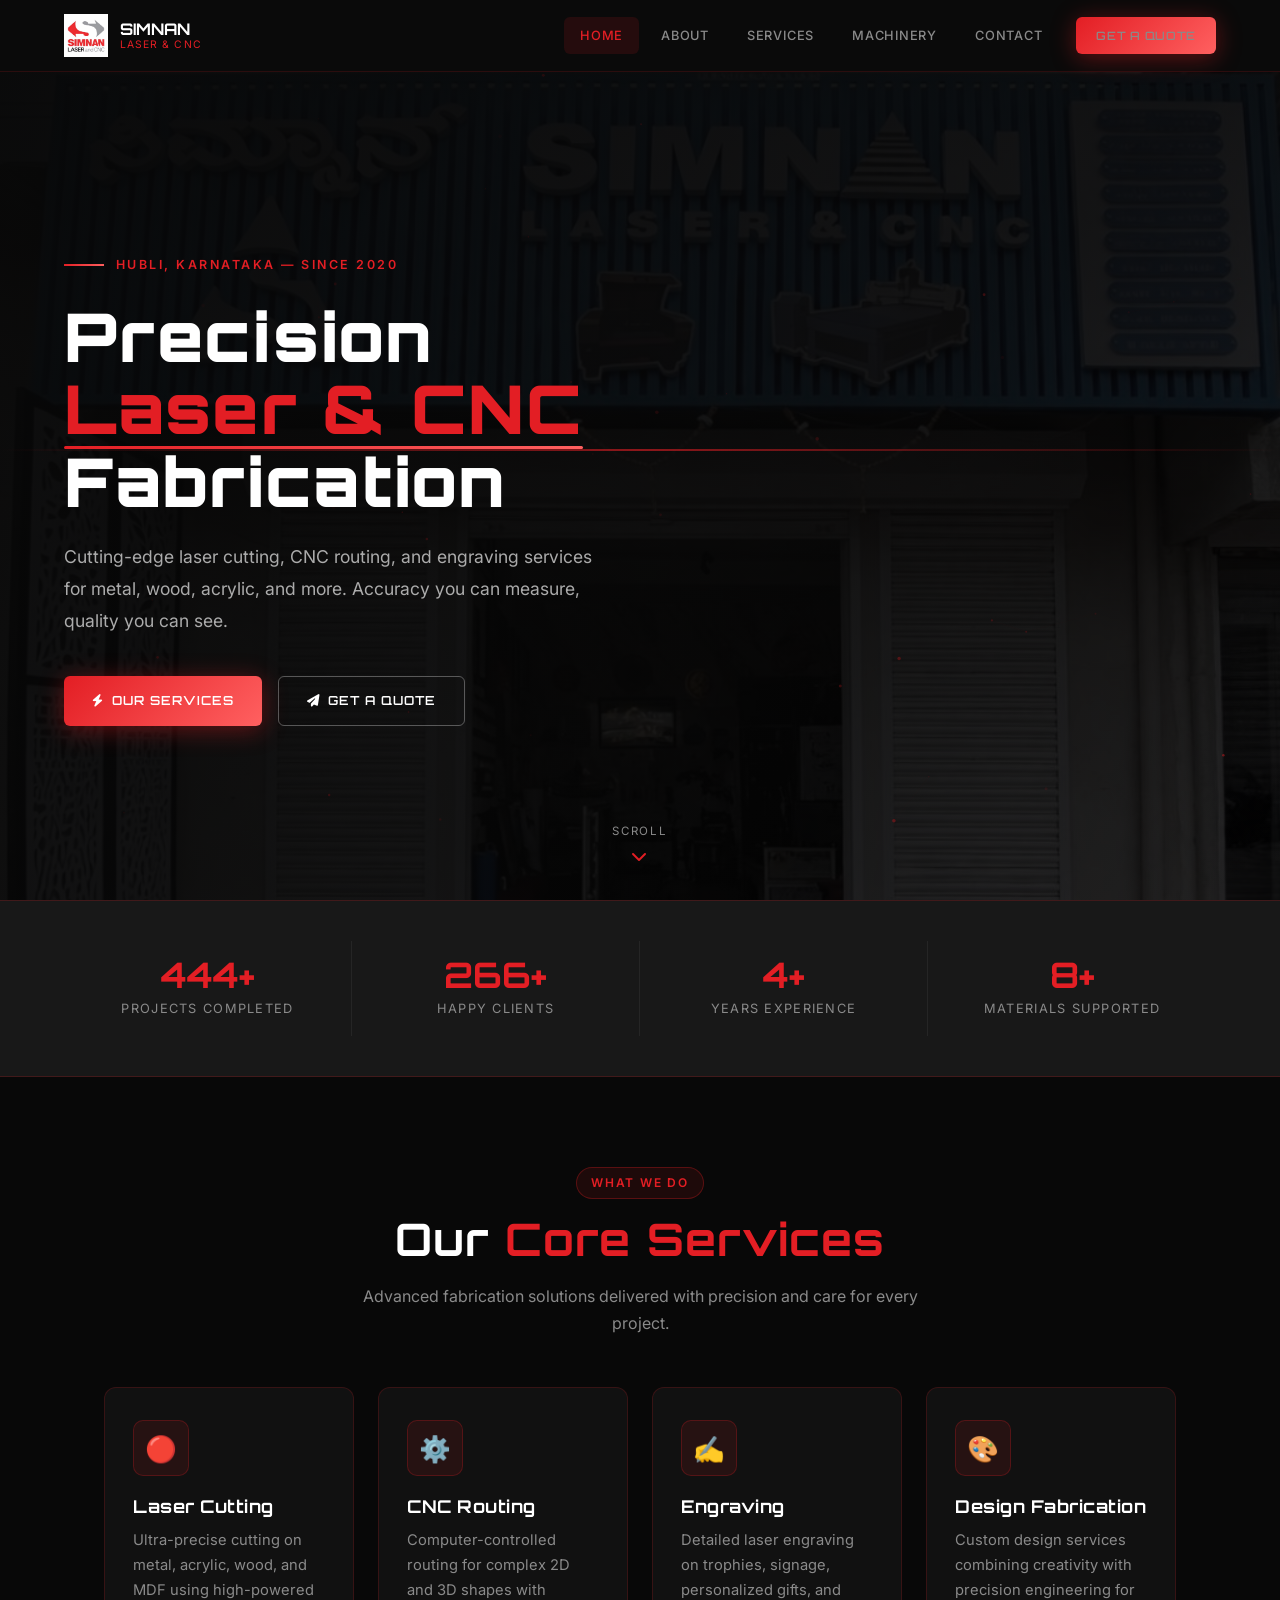
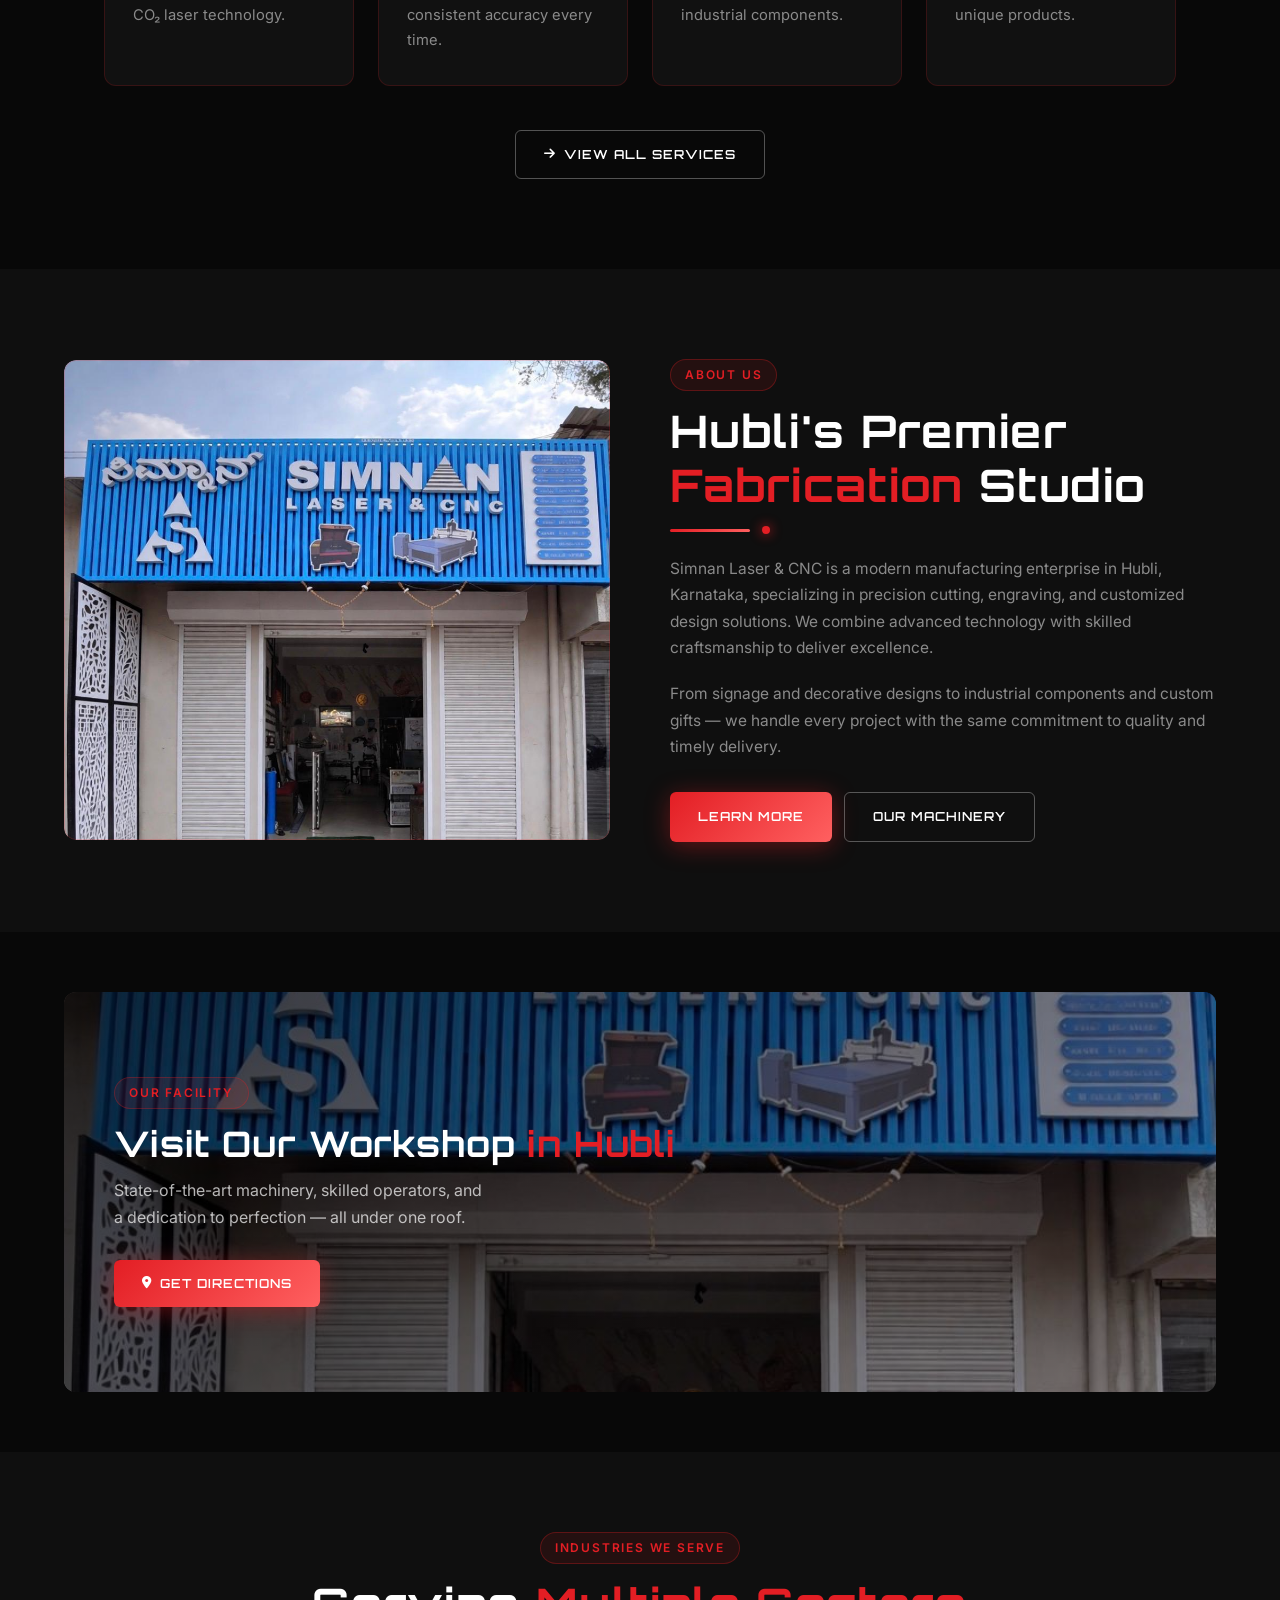
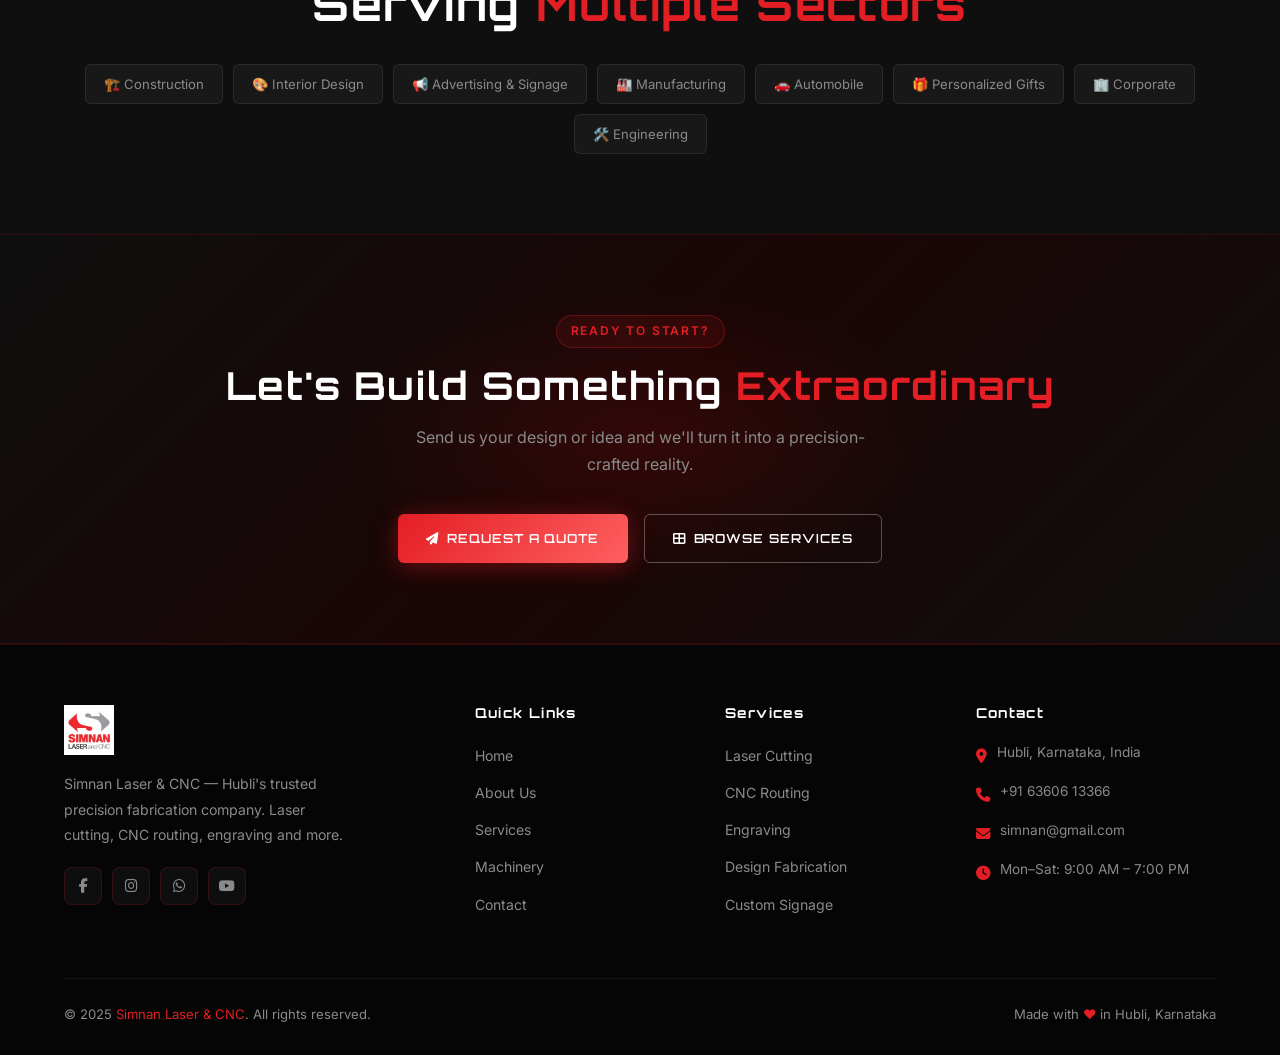
==== index.html @ 78ea665c "Initial commit: Simnan Laser & CNC website" ====
<!DOCTYPE html>
<html lang="en">
<head>
    <meta charset="UTF-8" />
    <meta name="viewport" content="width=device-width, initial-scale=1.0" />
    <title>Simnan Laser & CNC – Precision Fabrication, Hubli</title>
    <meta name="description" content="Simnan Laser & CNC – Hubli's leading precision laser cutting, CNC routing, and engraving service. Metal, wood, acrylic, and more." />
    <meta name="theme-color" content="#0a0a0a" />
    <link rel="preconnect" href="https://fonts.googleapis.com" />
    <link rel="preconnect" href="https://fonts.gstatic.com" crossorigin />
    <link href="https://fonts.googleapis.com/css2?family=Orbitron:wght@400;600;700;900&family=Inter:wght@300;400;500;600;700&display=swap" rel="stylesheet" />
    <link rel="stylesheet" href="https://cdnjs.cloudflare.com/ajax/libs/font-awesome/6.5.0/css/all.min.css" />
    <link rel="stylesheet" href="css/style.css" />
    <style>
        /* ===== HOME HERO ===== */
        .hero {
            position: relative;
            min-height: 100vh;
            display: flex;
            align-items: center;
            overflow: hidden;
            background: #050505;
        }
        .hero-bg {
            position: absolute;
            inset: 0;
            background: url('shop.jpeg') center/cover no-repeat;
            filter: brightness(0.18) saturate(0.6);
        }
        #heroCanvas {
            position: absolute;
            inset: 0;
            width: 100%;
            height: 100%;
            z-index: 0;
            pointer-events: none;
        }
        .hero-overlay {
            position: absolute;
            inset: 0;
            background: linear-gradient(135deg, rgba(8,8,8,0.92) 0%, rgba(8,8,8,0.6) 60%, transparent 100%);
        }
        .hero-content {
            position: relative;
            z-index: 2;
            padding: 0 5%;
            max-width: 780px;
            padding-top: 80px;
        }
        .hero-eyebrow {
            display: flex;
            align-items: center;
            gap: 12px;
            margin-bottom: 24px;
        }
        .hero-eyebrow-line {
            width: 40px;
            height: 2px;
            background: var(--gradient-red);
        }
        .hero-eyebrow span {
            font-size: 0.78rem;
            font-weight: 600;
            letter-spacing: 0.2em;
            text-transform: uppercase;
            color: var(--primary);
        }
        .hero h1 {
            font-size: clamp(2.4rem, 5.5vw, 4.2rem);
            font-weight: 900;
            color: var(--white);
            line-height: 1.08;
            margin-bottom: 24px;
        }
        .hero h1 .highlight {
            color: var(--primary);
            position: relative;
            display: inline-block;
        }
        .hero h1 .highlight::after {
            content: '';
            position: absolute;
            bottom: -4px; left: 0; right: 0;
            height: 3px;
            background: var(--gradient-red);
            border-radius: 2px;
            animation: lineGrow 1.2s ease 0.8s both;
        }
        @keyframes lineGrow { from { transform: scaleX(0); } to { transform: scaleX(1); } }
        .hero p {
            font-size: 1.1rem;
            color: rgba(240,240,240,0.7);
            max-width: 540px;
            margin-bottom: 40px;
            line-height: 1.8;
        }
        .hero-btns { display: flex; gap: 16px; flex-wrap: wrap; }
        .hero-scroll {
            position: absolute;
            bottom: 36px;
            left: 50%;
            transform: translateX(-50%);
            display: flex;
            flex-direction: column;
            align-items: center;
            gap: 6px;
            color: var(--text-muted);
            font-size: 0.72rem;
            letter-spacing: 0.15em;
            text-transform: uppercase;
            z-index: 2;
            animation: bounce 2s infinite;
        }
        @keyframes bounce { 0%,100%{transform:translateX(-50%) translateY(0)} 50%{transform:translateX(-50%) translateY(8px)} }
        .hero-scroll i { font-size: 1rem; color: var(--primary); }

        /* laser scan line */
        .scan-line {
            position: absolute;
            left: 0; right: 0;
            height: 2px;
            background: linear-gradient(90deg, transparent, rgba(227,30,36,0.6), transparent);
            animation: scan 4s linear infinite;
            z-index: 1;
        }
        @keyframes scan { 0%{top:-2px} 100%{top:100%} }

        /* ===== HOME ABOUT PREVIEW ===== */
        .about-preview-img {
            height: 480px;
        }
        .about-preview-img img {
            height: 100%;
            object-fit: cover;
            border-radius: var(--radius);
        }

        /* ===== SERVICE CARD ICONS ===== */
        .svc-icon { font-size: 1.6rem; }

        /* ===== INDUSTRIES ===== */
        .industries-section { padding: 80px 5%; background: var(--dark-2); }

        /* ===== SHOP BANNER ===== */
        .shop-banner {
            position: relative;
            height: 400px;
            overflow: hidden;
            border-radius: var(--radius);
            margin: 0 5%;
        }
        .shop-banner img { width: 100%; height: 100%; object-fit: cover; }
        .shop-banner-overlay {
            position: absolute;
            inset: 0;
            background: linear-gradient(135deg, rgba(0,0,0,0.75) 0%, rgba(0,0,0,0.3) 100%);
            display: flex;
            align-items: center;
            padding: 50px;
        }
        .shop-banner-text h2 { font-size: clamp(1.6rem, 3vw, 2.2rem); color: var(--white); margin-bottom: 12px; }
        .shop-banner-text p { color: rgba(255,255,255,0.7); font-size: 1rem; max-width: 380px; margin-bottom: 28px; }

        @media(max-width:700px) {
            .about-preview-img { height: 260px; }
            .shop-banner { height: auto; min-height: 280px; margin: 0; border-radius: 0; }
            .shop-banner-overlay { padding: 28px 20px; align-items: flex-end; }
            .shop-banner-text p { display: none; }
            .hero-content { padding-top: 60px; }
            .hero h1 { font-size: 2rem; }
            .hero p { font-size: 0.92rem; }
            .hero-scroll { display: none; }
        }
        @media(max-width:420px) {
            .about-preview-img { height: 220px; }
            .shop-banner-text h2 { font-size: 1.3rem; }
        }
    </style>
</head>
<body>

<!-- NAVBAR -->
<nav class="navbar">
    <a href="index.html" class="nav-logo">
        <img src="Logo.jpeg" alt="Simnan Laser & CNC Logo" />
        <div class="nav-logo-text">
            <span class="brand">SIMNAN</span>
            <span class="tagline">Laser &amp; CNC</span>
        </div>
    </a>
    <div class="nav-links">
        <a href="index.html">Home</a>
        <a href="about.html">About</a>
        <a href="services.html">Services</a>
        <a href="machinery.html">Machinery</a>
        <a href="contact.html">Contact</a>
        <a href="contact.html" class="btn btn-primary nav-cta" style="padding:9px 20px;font-size:0.72rem;">Get a Quote</a>
    </div>
    <div class="hamburger" aria-label="Toggle menu">
        <span></span><span></span><span></span>
    </div>
</nav>

<!-- HERO -->
<section class="hero">
    <div class="hero-bg"></div>
    <canvas id="heroCanvas"></canvas>
    <div class="hero-overlay"></div>
    <div class="scan-line"></div>
    <div class="hero-content">
        <div class="hero-eyebrow">
            <div class="hero-eyebrow-line"></div>
            <span>Hubli, Karnataka — Since 2020</span>
        </div>
        <h1>Precision <span class="highlight">Laser &amp; CNC</span><br />Fabrication</h1>
        <p>Cutting-edge laser cutting, CNC routing, and engraving services for metal, wood, acrylic, and more. Accuracy you can measure, quality you can see.</p>
        <div class="hero-btns">
            <a href="services.html" class="btn btn-primary"><i class="fas fa-bolt"></i> Our Services</a>
            <a href="contact.html" class="btn btn-outline"><i class="fas fa-paper-plane"></i> Get a Quote</a>
        </div>
    </div>
    <div class="hero-scroll">
        <span>Scroll</span>
        <i class="fas fa-chevron-down"></i>
    </div>
</section>

<!-- STATS BAR -->
<div class="stats-bar">
    <div class="stats-grid container">
        <div class="stat-item reveal">
            <div class="stat-number" data-target="500" data-suffix="+">0+</div>
            <div class="stat-label">Projects Completed</div>
        </div>
        <div class="stat-item reveal delay-1">
            <div class="stat-number" data-target="300" data-suffix="+">0+</div>
            <div class="stat-label">Happy Clients</div>
        </div>
        <div class="stat-item reveal delay-2">
            <div class="stat-number" data-target="5" data-suffix="+">0+</div>
            <div class="stat-label">Years Experience</div>
        </div>
        <div class="stat-item reveal delay-3">
            <div class="stat-number" data-target="10" data-suffix="+">0+</div>
            <div class="stat-label">Materials Supported</div>
        </div>
    </div>
</div>

<!-- SERVICES PREVIEW -->
<section class="section container">
    <div class="text-center">
        <div class="section-tag reveal">What We Do</div>
        <h2 class="section-title reveal delay-1">Our <span>Core Services</span></h2>
        <p class="section-subtitle reveal delay-2">Advanced fabrication solutions delivered with precision and care for every project.</p>
    </div>
    <div class="grid-4">
        <div class="card reveal delay-1">
            <div class="card-icon"><span class="svc-icon">🔴</span></div>
            <h3>Laser Cutting</h3>
            <p>Ultra-precise cutting on metal, acrylic, wood, and MDF using high-powered CO₂ laser technology.</p>
        </div>
        <div class="card reveal delay-2">
            <div class="card-icon"><span class="svc-icon">⚙️</span></div>
            <h3>CNC Routing</h3>
            <p>Computer-controlled routing for complex 2D and 3D shapes with consistent accuracy every time.</p>
        </div>
        <div class="card reveal delay-3">
            <div class="card-icon"><span class="svc-icon">✍️</span></div>
            <h3>Engraving</h3>
            <p>Detailed laser engraving on trophies, signage, personalized gifts, and industrial components.</p>
        </div>
        <div class="card reveal delay-4">
            <div class="card-icon"><span class="svc-icon">🎨</span></div>
            <h3>Design Fabrication</h3>
            <p>Custom design services combining creativity with precision engineering for unique products.</p>
        </div>
    </div>
    <div class="text-center" style="margin-top:44px;">
        <a href="services.html" class="btn btn-outline"><i class="fas fa-arrow-right"></i> View All Services</a>
    </div>
</section>

<!-- ABOUT PREVIEW -->
<section class="section section-alt">
    <div class="grid-2 container">
        <div class="about-preview-img img-frame reveal-left">
            <img src="shop.jpeg" alt="Simnan Laser & CNC Shop" />
        </div>
        <div class="reveal-right">
            <div class="section-tag">About Us</div>
            <h2 class="section-title">Hubli's Premier <span>Fabrication</span> Studio</h2>
            <div class="laser-line"></div>
            <p style="color:var(--text-muted);margin-bottom:20px;font-size:0.97rem;">Simnan Laser & CNC is a modern manufacturing enterprise in Hubli, Karnataka, specializing in precision cutting, engraving, and customized design solutions. We combine advanced technology with skilled craftsmanship to deliver excellence.</p>
            <p style="color:var(--text-muted);margin-bottom:32px;font-size:0.97rem;">From signage and decorative designs to industrial components and custom gifts — we handle every project with the same commitment to quality and timely delivery.</p>
            <div style="display:flex;gap:12px;flex-wrap:wrap;">
                <a href="about.html" class="btn btn-primary">Learn More</a>
                <a href="machinery.html" class="btn btn-outline">Our Machinery</a>
            </div>
        </div>
    </div>
</section>

<!-- SHOP BANNER -->
<div style="padding:60px 0;">
    <div class="shop-banner reveal">
        <img src="shop.jpeg" alt="Simnan Laser & CNC — Hubli" />
        <div class="shop-banner-overlay">
            <div class="shop-banner-text">
                <div class="section-tag">Our Facility</div>
                <h2>Visit Our Workshop <span style="color:var(--primary)">in Hubli</span></h2>
                <p>State-of-the-art machinery, skilled operators, and a dedication to perfection — all under one roof.</p>
                <a href="contact.html" class="btn btn-primary"><i class="fas fa-map-marker-alt"></i> Get Directions</a>
            </div>
        </div>
    </div>
</div>

<!-- INDUSTRIES -->
<section class="industries-section">
    <div class="container text-center">
        <div class="section-tag reveal">Industries We Serve</div>
        <h2 class="section-title reveal delay-1">Serving <span>Multiple Sectors</span></h2>
        <div class="industry-tags reveal delay-2" style="justify-content:center;margin-top:32px;">
            <div class="industry-tag">🏗️ Construction</div>
            <div class="industry-tag">🎨 Interior Design</div>
            <div class="industry-tag">📢 Advertising & Signage</div>
            <div class="industry-tag">🏭 Manufacturing</div>
            <div class="industry-tag">🚗 Automobile</div>
            <div class="industry-tag">🎁 Personalized Gifts</div>
            <div class="industry-tag">🏢 Corporate</div>
            <div class="industry-tag">🛠️ Engineering</div>
        </div>
    </div>
</section>

<!-- CTA -->
<section class="cta-section">
    <div class="section-tag reveal">Ready to Start?</div>
    <h2 class="reveal delay-1">Let's Build Something <span style="color:var(--primary)">Extraordinary</span></h2>
    <p class="reveal delay-2">Send us your design or idea and we'll turn it into a precision-crafted reality.</p>
    <div class="cta-buttons reveal delay-3">
        <a href="contact.html" class="btn btn-primary"><i class="fas fa-paper-plane"></i> Request a Quote</a>
        <a href="services.html" class="btn btn-outline"><i class="fas fa-th-large"></i> Browse Services</a>
    </div>
</section>

<!-- FOOTER -->
<footer>
    <div class="footer-grid container">
        <div class="footer-brand">
            <img src="Logo.jpeg" alt="Simnan Laser & CNC" />
            <p>Simnan Laser & CNC — Hubli's trusted precision fabrication company. Laser cutting, CNC routing, engraving and more.</p>
            <div class="footer-social">
                <a href="#" class="social-btn" aria-label="Facebook"><i class="fab fa-facebook-f"></i></a>
                <a href="#" class="social-btn" aria-label="Instagram"><i class="fab fa-instagram"></i></a>
                <a href="#" class="social-btn" aria-label="WhatsApp"><i class="fab fa-whatsapp"></i></a>
                <a href="#" class="social-btn" aria-label="YouTube"><i class="fab fa-youtube"></i></a>
            </div>
        </div>
        <div class="footer-col">
            <h4>Quick Links</h4>
            <ul>
                <li><a href="index.html">Home</a></li>
                <li><a href="about.html">About Us</a></li>
                <li><a href="services.html">Services</a></li>
                <li><a href="machinery.html">Machinery</a></li>
                <li><a href="contact.html">Contact</a></li>
            </ul>
        </div>
        <div class="footer-col">
            <h4>Services</h4>
            <ul>
                <li><a href="services.html">Laser Cutting</a></li>
                <li><a href="services.html">CNC Routing</a></li>
                <li><a href="services.html">Engraving</a></li>
                <li><a href="services.html">Design Fabrication</a></li>
                <li><a href="services.html">Custom Signage</a></li>
            </ul>
        </div>
        <div class="footer-col">
            <h4>Contact</h4>
            <div class="footer-contact-item">
                <span class="icon"><i class="fas fa-map-marker-alt"></i></span>
                <span>Hubli, Karnataka, India</span>
            </div>
            <div class="footer-contact-item">
                <span class="icon"><i class="fas fa-phone"></i></span>
                <span><a href="tel:+916360613366">+91 63606 13366</a></span>
            </div>
            <div class="footer-contact-item">
                <span class="icon"><i class="fas fa-envelope"></i></span>
                <span><a href="mailto:simnan@gmail.com">simnan@gmail.com</a></span>
            </div>
            <div class="footer-contact-item">
                <span class="icon"><i class="fas fa-clock"></i></span>
                <span>Mon–Sat: 9:00 AM – 7:00 PM</span>
            </div>
        </div>
    </div>
    <div class="footer-bottom container">
        <p>© 2025 <span>Simnan Laser & CNC</span>. All rights reserved.</p>
        <p>Made with <span>♥</span> in Hubli, Karnataka</p>
    </div>
</footer>

<script src="js/main.js"></script>
</body>
</html>
---- css/style.css ----
/* ===== RESET & VARIABLES ===== */
*, *::before, *::after { margin: 0; padding: 0; box-sizing: border-box; }

:root {
    --primary: #e31e24;
    --primary-dark: #b01519;
    --primary-glow: rgba(227, 30, 36, 0.35);
    --dark: #080808;
    --dark-2: #0f0f0f;
    --dark-3: #181818;
    --card-bg: rgba(255,255,255,0.04);
    --card-border: rgba(227,30,36,0.18);
    --text: #f0f0f0;
    --text-muted: #8a8a8a;
    --silver: #c0c0c0;
    --white: #ffffff;
    --gradient-red: linear-gradient(135deg, #e31e24 0%, #ff6060 100%);
    --font-head: 'Orbitron', sans-serif;
    --font-body: 'Inter', sans-serif;
    --tr: all 0.3s ease;
    --shadow: 0 8px 32px rgba(0,0,0,0.5);
    --shadow-red: 0 4px 24px rgba(227,30,36,0.4);
    --radius: 12px;
}

html { scroll-behavior: smooth; }

body {
    font-family: var(--font-body);
    background: var(--dark);
    color: var(--text);
    line-height: 1.7;
    overflow-x: hidden;
}

a { text-decoration: none; color: inherit; }
img { max-width: 100%; display: block; }
ul { list-style: none; }

/* ===== TYPOGRAPHY ===== */
h1, h2, h3, h4 { font-family: var(--font-head); letter-spacing: 0.03em; line-height: 1.2; }
.section-tag {
    display: inline-block;
    font-size: 0.75rem;
    font-weight: 600;
    text-transform: uppercase;
    letter-spacing: 0.15em;
    color: var(--primary);
    background: rgba(227,30,36,0.1);
    border: 1px solid rgba(227,30,36,0.3);
    padding: 5px 14px;
    border-radius: 50px;
    margin-bottom: 14px;
}
.section-title {
    font-size: clamp(1.8rem, 3.5vw, 2.8rem);
    margin-bottom: 16px;
    color: var(--white);
}
.section-title span { color: var(--primary); }
.section-subtitle {
    font-size: 1rem;
    color: var(--text-muted);
    max-width: 580px;
    margin: 0 auto 50px;
}
.text-center { text-align: center; }

/* ===== BUTTONS ===== */
.btn {
    display: inline-flex;
    align-items: center;
    gap: 8px;
    padding: 13px 28px;
    border-radius: 6px;
    font-family: var(--font-head);
    font-size: 0.78rem;
    font-weight: 600;
    letter-spacing: 0.08em;
    text-transform: uppercase;
    cursor: pointer;
    border: none;
    transition: var(--tr);
}
.btn-primary {
    background: var(--gradient-red);
    color: var(--white);
    box-shadow: var(--shadow-red);
}
.btn-primary:hover { transform: translateY(-2px); box-shadow: 0 8px 32px rgba(227,30,36,0.55); }
.btn-outline {
    background: transparent;
    color: var(--white);
    border: 1.5px solid rgba(255,255,255,0.3);
}
.btn-outline:hover { border-color: var(--primary); color: var(--primary); transform: translateY(-2px); }

/* ===== NAVBAR ===== */
.navbar {
    position: fixed;
    top: 0; left: 0; right: 0;
    z-index: 9999;
    padding: 0 5%;
    height: 72px;
    display: flex;
    align-items: center;
    justify-content: space-between;
    background: #0a0a0a;
    border-bottom: 1px solid rgba(227,30,36,0.15);
    transition: background 0.3s ease, box-shadow 0.3s ease;
}
.navbar.scrolled { background: #080808; box-shadow: 0 2px 20px rgba(0,0,0,0.6); }
.nav-logo { display: flex; align-items: center; gap: 12px; }
.nav-logo img { height: 44px; width: auto; object-fit: contain; }
.nav-logo-text { display: flex; flex-direction: column; line-height: 1.1; }
.nav-logo-text .brand { font-family: var(--font-head); font-size: 1rem; font-weight: 700; color: var(--white); }
.nav-logo-text .tagline { font-size: 0.65rem; color: var(--primary); letter-spacing: 0.1em; text-transform: uppercase; }
.nav-links { display: flex; align-items: center; gap: 6px; }
.nav-links a {
    font-size: 0.8rem;
    font-weight: 500;
    letter-spacing: 0.06em;
    padding: 8px 16px;
    border-radius: 6px;
    color: var(--text-muted);
    transition: var(--tr);
    text-transform: uppercase;
}
.nav-links a:hover, .nav-links a.active { color: var(--white); background: rgba(227,30,36,0.12); }
.nav-links a.active { color: var(--primary); }
.nav-cta { margin-left: 12px; }
.hamburger {
    display: none;
    flex-direction: column;
    gap: 5px;
    cursor: pointer;
    padding: 10px;
    min-width: 44px;
    min-height: 44px;
    align-items: center;
    justify-content: center;
    border-radius: 6px;
    background: rgba(227,30,36,0.08);
    border: 1px solid rgba(227,30,36,0.2);
    -webkit-tap-highlight-color: transparent;
}
.hamburger span {
    display: block;
    width: 24px;
    height: 2px;
    background: var(--text);
    border-radius: 2px;
    transition: var(--tr);
}
.hamburger.open span:nth-child(1) { transform: rotate(45deg) translate(5px, 5px); }
.hamburger.open span:nth-child(2) { opacity: 0; }
.hamburger.open span:nth-child(3) { transform: rotate(-45deg) translate(5px, -5px); }

/* ===== PAGE HERO (inner pages) ===== */
.page-hero {
    padding: 130px 5% 70px;
    background: linear-gradient(135deg, #0a0a0a 0%, #141414 50%, #0a0a0a 100%);
    position: relative;
    overflow: hidden;
    border-bottom: 1px solid rgba(227,30,36,0.15);
}
.page-hero::before {
    content: '';
    position: absolute;
    top: -100px; right: -100px;
    width: 500px; height: 500px;
    background: radial-gradient(circle, rgba(227,30,36,0.12) 0%, transparent 65%);
    pointer-events: none;
}
.page-hero::after {
    content: '';
    position: absolute;
    bottom: 0; left: 0; right: 0;
    height: 1px;
    background: linear-gradient(90deg, transparent, var(--primary), transparent);
}
.page-hero-content { max-width: 700px; }
.page-hero h1 { font-size: clamp(2rem, 4vw, 3rem); color: var(--white); margin-bottom: 16px; }
.page-hero p { font-size: 1.05rem; color: var(--text-muted); max-width: 550px; }
.breadcrumb {
    display: flex;
    align-items: center;
    gap: 8px;
    font-size: 0.82rem;
    color: var(--text-muted);
    margin-bottom: 20px;
}
.breadcrumb a { color: var(--primary); }
.breadcrumb span { color: var(--text-muted); }

/* ===== SECTION WRAPPER ===== */
.section { padding: 90px 5%; }
.section-alt { background: var(--dark-2); }
.container { max-width: 1200px; margin: 0 auto; }

/* ===== GRID UTILS ===== */
.grid-2 { display: grid; grid-template-columns: 1fr 1fr; gap: 60px; align-items: center; }
.grid-3 { display: grid; grid-template-columns: repeat(3, 1fr); gap: 28px; }
.grid-4 { display: grid; grid-template-columns: repeat(4, 1fr); gap: 24px; }

/* ===== CARDS ===== */
.card {
    background: var(--card-bg);
    border: 1px solid var(--card-border);
    border-radius: var(--radius);
    padding: 32px 28px;
    transition: var(--tr);
    position: relative;
    overflow: hidden;
}
.card::before {
    content: '';
    position: absolute;
    top: 0; left: 0; right: 0;
    height: 2px;
    background: var(--gradient-red);
    transform: scaleX(0);
    transform-origin: left;
    transition: transform 0.4s ease;
}
.card:hover { transform: translateY(-6px); border-color: rgba(227,30,36,0.4); box-shadow: var(--shadow-red); }
.card:hover::before { transform: scaleX(1); }
.card-icon {
    width: 56px; height: 56px;
    background: rgba(227,30,36,0.1);
    border: 1px solid rgba(227,30,36,0.25);
    border-radius: 10px;
    display: flex;
    align-items: center;
    justify-content: center;
    margin-bottom: 20px;
    font-size: 1.4rem;
    transition: var(--tr);
}
.card:hover .card-icon { background: rgba(227,30,36,0.2); box-shadow: 0 0 20px rgba(227,30,36,0.25); }
.card h3 { font-size: 1.1rem; margin-bottom: 10px; color: var(--white); }
.card p { font-size: 0.92rem; color: var(--text-muted); line-height: 1.7; }

/* ===== STATS BAR ===== */
.stats-bar {
    background: var(--dark-3);
    border-top: 1px solid rgba(227,30,36,0.2);
    border-bottom: 1px solid rgba(227,30,36,0.2);
    padding: 40px 5%;
}
.stats-grid { display: grid; grid-template-columns: repeat(4, 1fr); gap: 0; }
.stat-item {
    text-align: center;
    padding: 16px;
    border-right: 1px solid rgba(255,255,255,0.06);
}
.stat-item:last-child { border-right: none; }
.stat-number {
    font-family: var(--font-head);
    font-size: 2.2rem;
    font-weight: 700;
    color: var(--primary);
    line-height: 1;
    margin-bottom: 6px;
}
.stat-label { font-size: 0.8rem; color: var(--text-muted); text-transform: uppercase; letter-spacing: 0.1em; }

/* ===== IMAGE STYLES ===== */
.img-frame {
    border-radius: var(--radius);
    overflow: hidden;
    position: relative;
}
.img-frame img { width: 100%; height: 100%; object-fit: cover; display: block; transition: transform 0.6s ease; }
.img-frame:hover img { transform: scale(1.04); }
.img-frame::after {
    content: '';
    position: absolute;
    inset: 0;
    border: 1px solid rgba(227,30,36,0.2);
    border-radius: var(--radius);
    pointer-events: none;
}

/* ===== LASER LINE DIVIDER ===== */
.laser-line {
    width: 80px; height: 3px;
    background: var(--gradient-red);
    border-radius: 2px;
    margin: 16px 0 24px;
    position: relative;
}
.laser-line::after {
    content: '';
    position: absolute;
    right: -20px; top: 50%;
    transform: translateY(-50%);
    width: 8px; height: 8px;
    background: var(--primary);
    border-radius: 50%;
    box-shadow: 0 0 12px var(--primary);
}
.laser-line.center { margin: 16px auto 24px; }

/* ===== FOOTER ===== */
footer {
    background: #050505;
    border-top: 1px solid rgba(227,30,36,0.2);
    padding: 60px 5% 30px;
}
.footer-grid {
    display: grid;
    grid-template-columns: 1.8fr 1fr 1fr 1.2fr;
    gap: 50px;
    margin-bottom: 50px;
}
.footer-brand img { height: 50px; margin-bottom: 16px; }
.footer-brand p { font-size: 0.88rem; color: var(--text-muted); line-height: 1.8; max-width: 280px; }
.footer-social { display: flex; gap: 10px; margin-top: 20px; }
.social-btn {
    width: 38px; height: 38px;
    border-radius: 8px;
    background: var(--card-bg);
    border: 1px solid var(--card-border);
    display: flex; align-items: center; justify-content: center;
    font-size: 0.9rem;
    color: var(--text-muted);
    transition: var(--tr);
}
.social-btn:hover { background: rgba(227,30,36,0.15); border-color: var(--primary); color: var(--primary); }
.footer-col h4 { font-family: var(--font-head); font-size: 0.85rem; color: var(--white); margin-bottom: 20px; letter-spacing: 0.1em; }
.footer-col ul li { margin-bottom: 10px; }
.footer-col ul li a { font-size: 0.88rem; color: var(--text-muted); transition: var(--tr); }
.footer-col ul li a:hover { color: var(--primary); padding-left: 4px; }
.footer-contact-item { display: flex; align-items: flex-start; gap: 10px; margin-bottom: 14px; }
.footer-contact-item .icon { color: var(--primary); font-size: 0.9rem; margin-top: 2px; flex-shrink: 0; }
.footer-contact-item span { font-size: 0.85rem; color: var(--text-muted); line-height: 1.6; }
.footer-bottom {
    border-top: 1px solid rgba(255,255,255,0.06);
    padding-top: 24px;
    display: flex;
    align-items: center;
    justify-content: space-between;
    flex-wrap: wrap;
    gap: 12px;
}
.footer-bottom p { font-size: 0.82rem; color: var(--text-muted); }
.footer-bottom span { color: var(--primary); }

/* ===== SCROLL ANIMATIONS ===== */
.reveal {
    opacity: 0;
    transform: translateY(30px);
    transition: opacity 0.6s ease, transform 0.6s ease;
}
.reveal.visible { opacity: 1; transform: translateY(0); }
.reveal-left { opacity: 0; transform: translateX(-40px); transition: opacity 0.7s ease, transform 0.7s ease; }
.reveal-left.visible { opacity: 1; transform: translateX(0); }
.reveal-right { opacity: 0; transform: translateX(40px); transition: opacity 0.7s ease, transform 0.7s ease; }
.reveal-right.visible { opacity: 1; transform: translateX(0); }
.delay-1 { transition-delay: 0.1s; }
.delay-2 { transition-delay: 0.2s; }
.delay-3 { transition-delay: 0.3s; }
.delay-4 { transition-delay: 0.4s; }

/* ===== BADGE ===== */
.badge {
    display: inline-block;
    padding: 4px 12px;
    border-radius: 50px;
    font-size: 0.72rem;
    font-weight: 600;
    letter-spacing: 0.1em;
    text-transform: uppercase;
}
.badge-red { background: rgba(227,30,36,0.15); color: var(--primary); border: 1px solid rgba(227,30,36,0.3); }
.badge-silver { background: rgba(192,192,192,0.1); color: var(--silver); border: 1px solid rgba(192,192,192,0.2); }

/* ===== CTA SECTION ===== */
.cta-section {
    padding: 80px 5%;
    background: linear-gradient(135deg, #0f0f0f 0%, #1a0505 50%, #0f0f0f 100%);
    border-top: 1px solid rgba(227,30,36,0.15);
    border-bottom: 1px solid rgba(227,30,36,0.15);
    text-align: center;
    position: relative;
    overflow: hidden;
}
.cta-section::before {
    content: '';
    position: absolute;
    left: 50%; top: 50%;
    transform: translate(-50%, -50%);
    width: 600px; height: 300px;
    background: radial-gradient(ellipse, rgba(227,30,36,0.12) 0%, transparent 70%);
    pointer-events: none;
}
.cta-section h2 { font-size: clamp(1.8rem, 3vw, 2.5rem); color: var(--white); margin-bottom: 16px; }
.cta-section p { color: var(--text-muted); font-size: 1rem; margin-bottom: 36px; max-width: 500px; margin-left: auto; margin-right: auto; }
.cta-buttons { display: flex; gap: 16px; justify-content: center; flex-wrap: wrap; }

/* ===== MATERIAL CHIPS ===== */
.materials-row { display: flex; flex-wrap: wrap; gap: 12px; margin-top: 30px; }
.material-chip {
    padding: 10px 20px;
    border-radius: 50px;
    background: var(--card-bg);
    border: 1px solid var(--card-border);
    font-size: 0.85rem;
    color: var(--text-muted);
    transition: var(--tr);
    cursor: default;
}
.material-chip:hover { background: rgba(227,30,36,0.1); border-color: var(--primary); color: var(--text); }

/* ===== PROCESS STEPS ===== */
.process-step {
    display: flex;
    gap: 20px;
    align-items: flex-start;
    padding: 28px;
    background: var(--card-bg);
    border: 1px solid var(--card-border);
    border-radius: var(--radius);
    transition: var(--tr);
}
.process-step:hover { border-color: rgba(227,30,36,0.4); transform: translateY(-4px); }
.step-num {
    font-family: var(--font-head);
    font-size: 2rem;
    font-weight: 700;
    color: rgba(227,30,36,0.2);
    line-height: 1;
    min-width: 40px;
}
.step-content h4 { font-size: 1rem; color: var(--white); margin-bottom: 6px; }
.step-content p { font-size: 0.88rem; color: var(--text-muted); }

/* ===== WHY CHOOSE US ===== */
.check-item { display: flex; align-items: flex-start; gap: 12px; margin-bottom: 18px; }
.check-icon {
    width: 24px; height: 24px;
    background: rgba(227,30,36,0.12);
    border: 1px solid rgba(227,30,36,0.3);
    border-radius: 50%;
    display: flex; align-items: center; justify-content: center;
    font-size: 0.7rem;
    color: var(--primary);
    flex-shrink: 0;
    margin-top: 2px;
}
.check-content h4 { font-size: 0.95rem; color: var(--white); margin-bottom: 3px; }
.check-content p { font-size: 0.85rem; color: var(--text-muted); }

/* ===== INDUSTRY TAGS ===== */
.industry-tags { display: flex; flex-wrap: wrap; gap: 10px; }
.industry-tag {
    padding: 8px 18px;
    border-radius: 6px;
    background: var(--dark-3);
    border: 1px solid rgba(255,255,255,0.08);
    font-size: 0.82rem;
    color: var(--text-muted);
    transition: var(--tr);
}
.industry-tag:hover { border-color: var(--primary); color: var(--primary); }

/* ===== CONTACT FORM ===== */
.form-group { margin-bottom: 22px; }
.form-group label { display: block; font-size: 0.82rem; font-weight: 500; color: var(--text-muted); margin-bottom: 8px; letter-spacing: 0.06em; text-transform: uppercase; }
.form-group input,
.form-group textarea,
.form-group select {
    width: 100%;
    background: rgba(255,255,255,0.04);
    border: 1px solid rgba(255,255,255,0.1);
    border-radius: 8px;
    padding: 13px 16px;
    color: var(--text);
    font-family: var(--font-body);
    font-size: 0.95rem;
    transition: var(--tr);
    outline: none;
}
.form-group input:focus,
.form-group textarea:focus,
.form-group select:focus { border-color: var(--primary); background: rgba(227,30,36,0.04); box-shadow: 0 0 0 3px rgba(227,30,36,0.1); }
.form-group textarea { resize: vertical; min-height: 130px; }
.form-row { display: grid; grid-template-columns: 1fr 1fr; gap: 20px; }
.form-group select option { background: #1a1a1a; }

/* ===== CONTACT INFO CARDS ===== */
.contact-info-card {
    background: var(--card-bg);
    border: 1px solid var(--card-border);
    border-radius: var(--radius);
    padding: 24px;
    display: flex;
    align-items: flex-start;
    gap: 16px;
    transition: var(--tr);
}
.contact-info-card:hover { border-color: rgba(227,30,36,0.4); transform: translateY(-4px); }
.contact-info-icon {
    width: 46px; height: 46px;
    background: rgba(227,30,36,0.1);
    border: 1px solid rgba(227,30,36,0.2);
    border-radius: 10px;
    display: flex; align-items: center; justify-content: center;
    font-size: 1.1rem;
    color: var(--primary);
    flex-shrink: 0;
}
.contact-info-text h4 { font-size: 0.85rem; color: var(--white); margin-bottom: 5px; letter-spacing: 0.08em; text-transform: uppercase; }
.contact-info-text p { font-size: 0.88rem; color: var(--text-muted); line-height: 1.7; }
.contact-info-text a { color: var(--text-muted); transition: var(--tr); }
.contact-info-text a:hover { color: var(--primary); }

/* ===== MAP CONTAINER ===== */
.map-container {
    border-radius: var(--radius);
    overflow: hidden;
    border: 1px solid var(--card-border);
    height: 350px;
    background: var(--dark-3);
    display: flex;
    align-items: center;
    justify-content: center;
    position: relative;
}
.map-container iframe { width: 100%; height: 100%; border: none; }

/* ===== MACHINE SPEC TABLE ===== */
.spec-table { width: 100%; border-collapse: collapse; margin-top: 20px; }
.spec-table tr { border-bottom: 1px solid rgba(255,255,255,0.05); }
.spec-table tr:last-child { border-bottom: none; }
.spec-table td { padding: 12px 0; font-size: 0.88rem; }
.spec-table td:first-child { color: var(--text-muted); width: 45%; }
.spec-table td:last-child { color: var(--white); font-weight: 500; }

/* ===== MOBILE MENU ===== */
@media (max-width: 900px) {
    .hamburger { display: flex; }
    .nav-links {
        position: fixed;
        top: 72px; left: 0; right: 0;
        background: #0a0a0a;
        flex-direction: column;
        padding: 16px 5% 24px;
        gap: 4px;
        border-bottom: 1px solid rgba(227,30,36,0.2);
        transform: translateY(-300%);
        transition: transform 0.4s ease;
        z-index: 9998;
        box-shadow: 0 8px 32px rgba(0,0,0,0.6);
    }
    .nav-links.open { transform: translateY(0); }
    .nav-links a { padding: 12px 16px; font-size: 0.9rem; width: 100%; }
    .nav-cta { display: none; }
    .grid-2 { grid-template-columns: 1fr; gap: 36px; }
    .grid-3 { grid-template-columns: 1fr 1fr; }
    .grid-4 { grid-template-columns: 1fr 1fr; }
    .stats-grid { grid-template-columns: 1fr 1fr; }
    .stats-grid .stat-item:nth-child(odd) { border-right: 1px solid rgba(255,255,255,0.06); }
    .stats-grid .stat-item:nth-child(even) { border-right: none; }
    .stats-grid .stat-item:nth-last-child(-n+2) { border-bottom: none; }
    .stats-grid .stat-item { border-bottom: 1px solid rgba(255,255,255,0.06); }
    .footer-grid { grid-template-columns: 1fr 1fr; gap: 36px; }
    .form-row { grid-template-columns: 1fr; }
    .page-hero { padding: 110px 5% 50px; }
    .section-subtitle { margin-bottom: 36px; }
    .check-item { margin-bottom: 14px; }
    .process-step { padding: 20px; }
}

@media (max-width: 600px) {
    .section { padding: 60px 5%; }
    .grid-3 { grid-template-columns: 1fr; }
    .grid-4 { grid-template-columns: 1fr; }
    .footer-grid { grid-template-columns: 1fr; gap: 30px; }
    .footer-bottom { flex-direction: column; text-align: center; }
    .cta-buttons { flex-direction: column; align-items: center; }
    .cta-buttons .btn { width: 100%; max-width: 300px; justify-content: center; }
    .cta-section { padding: 60px 5%; }

    /* Page hero */
    .page-hero { padding: 100px 5% 44px; }
    .page-hero h1 { font-size: 1.75rem; }
    .breadcrumb { font-size: 0.75rem; }

    /* Stats */
    .stats-grid { grid-template-columns: 1fr 1fr; }
    .stat-number { font-size: 1.7rem; }
    .stat-label { font-size: 0.72rem; }

    /* Cards */
    .card { padding: 22px 18px; }
    .card h3 { font-size: 1rem; }

    /* Buttons */
    .btn { font-size: 0.74rem; padding: 12px 20px; }

    /* Footer */
    .footer-brand p { max-width: 100%; }
    .footer-social { flex-wrap: wrap; }

    /* Process steps */
    .process-step { flex-direction: column; gap: 10px; }
    .step-num { font-size: 1.5rem; }

    /* Contact info */
    .contact-info-card { padding: 18px; }

    /* Laser line */
    .laser-line { width: 60px; }

    /* Section titles */
    .section-title { font-size: clamp(1.4rem, 5vw, 2rem) !important; }
}

@media (max-width: 420px) {
    .stats-grid { grid-template-columns: 1fr 1fr; }
    .stats-bar { padding: 30px 5%; }
    .stat-item { padding: 12px 8px; }
    .hero-btns { flex-direction: column; width: 100%; }
    .hero-btns .btn { width: 100%; justify-content: center; }
    .materials-row { gap: 8px; }
    .material-chip { font-size: 0.78rem; padding: 8px 14px; }
    .industry-tags { gap: 8px; }
    .industry-tag { font-size: 0.78rem; padding: 7px 14px; }
    .spec-table td { font-size: 0.8rem; padding: 10px 0; }
}

/* ===== SCROLLBAR ===== */
::-webkit-scrollbar { width: 6px; }
::-webkit-scrollbar-track { background: var(--dark); }
::-webkit-scrollbar-thumb { background: rgba(227,30,36,0.4); border-radius: 3px; }
::-webkit-scrollbar-thumb:hover { background: var(--primary); }
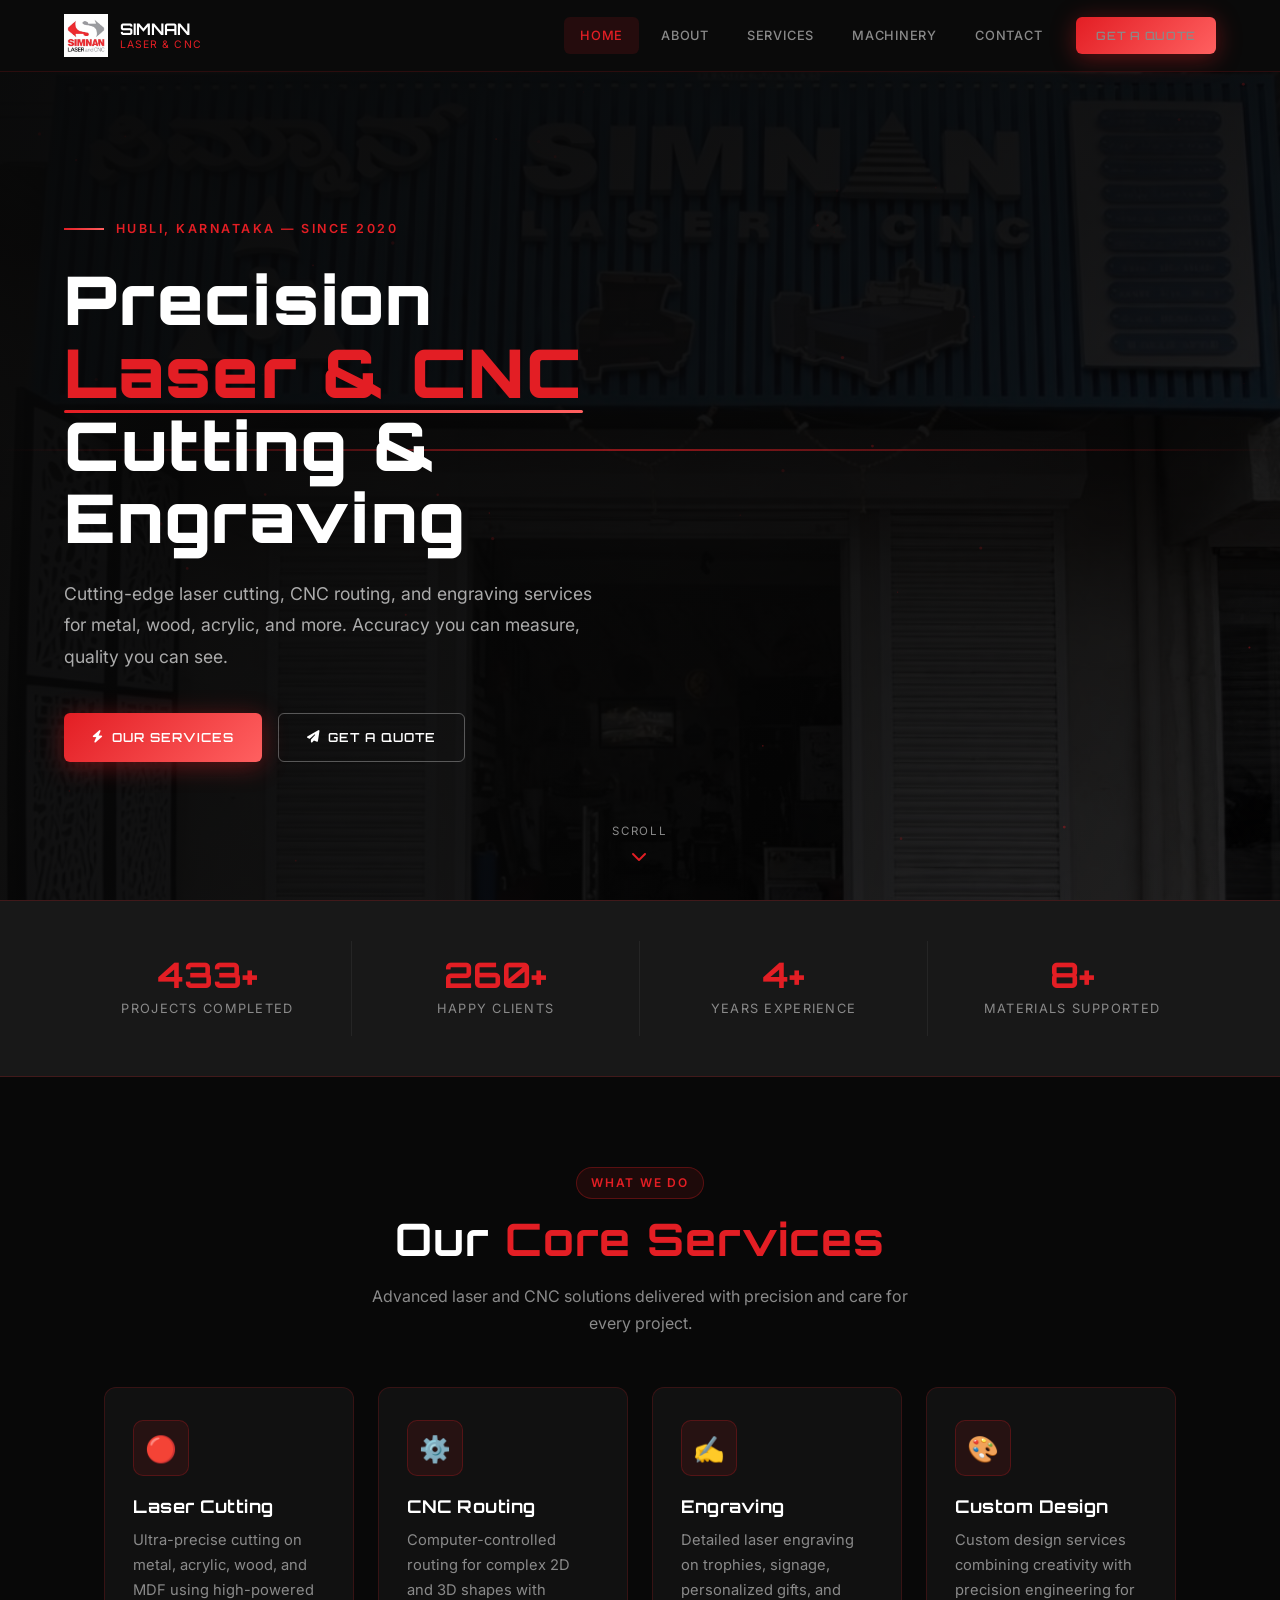
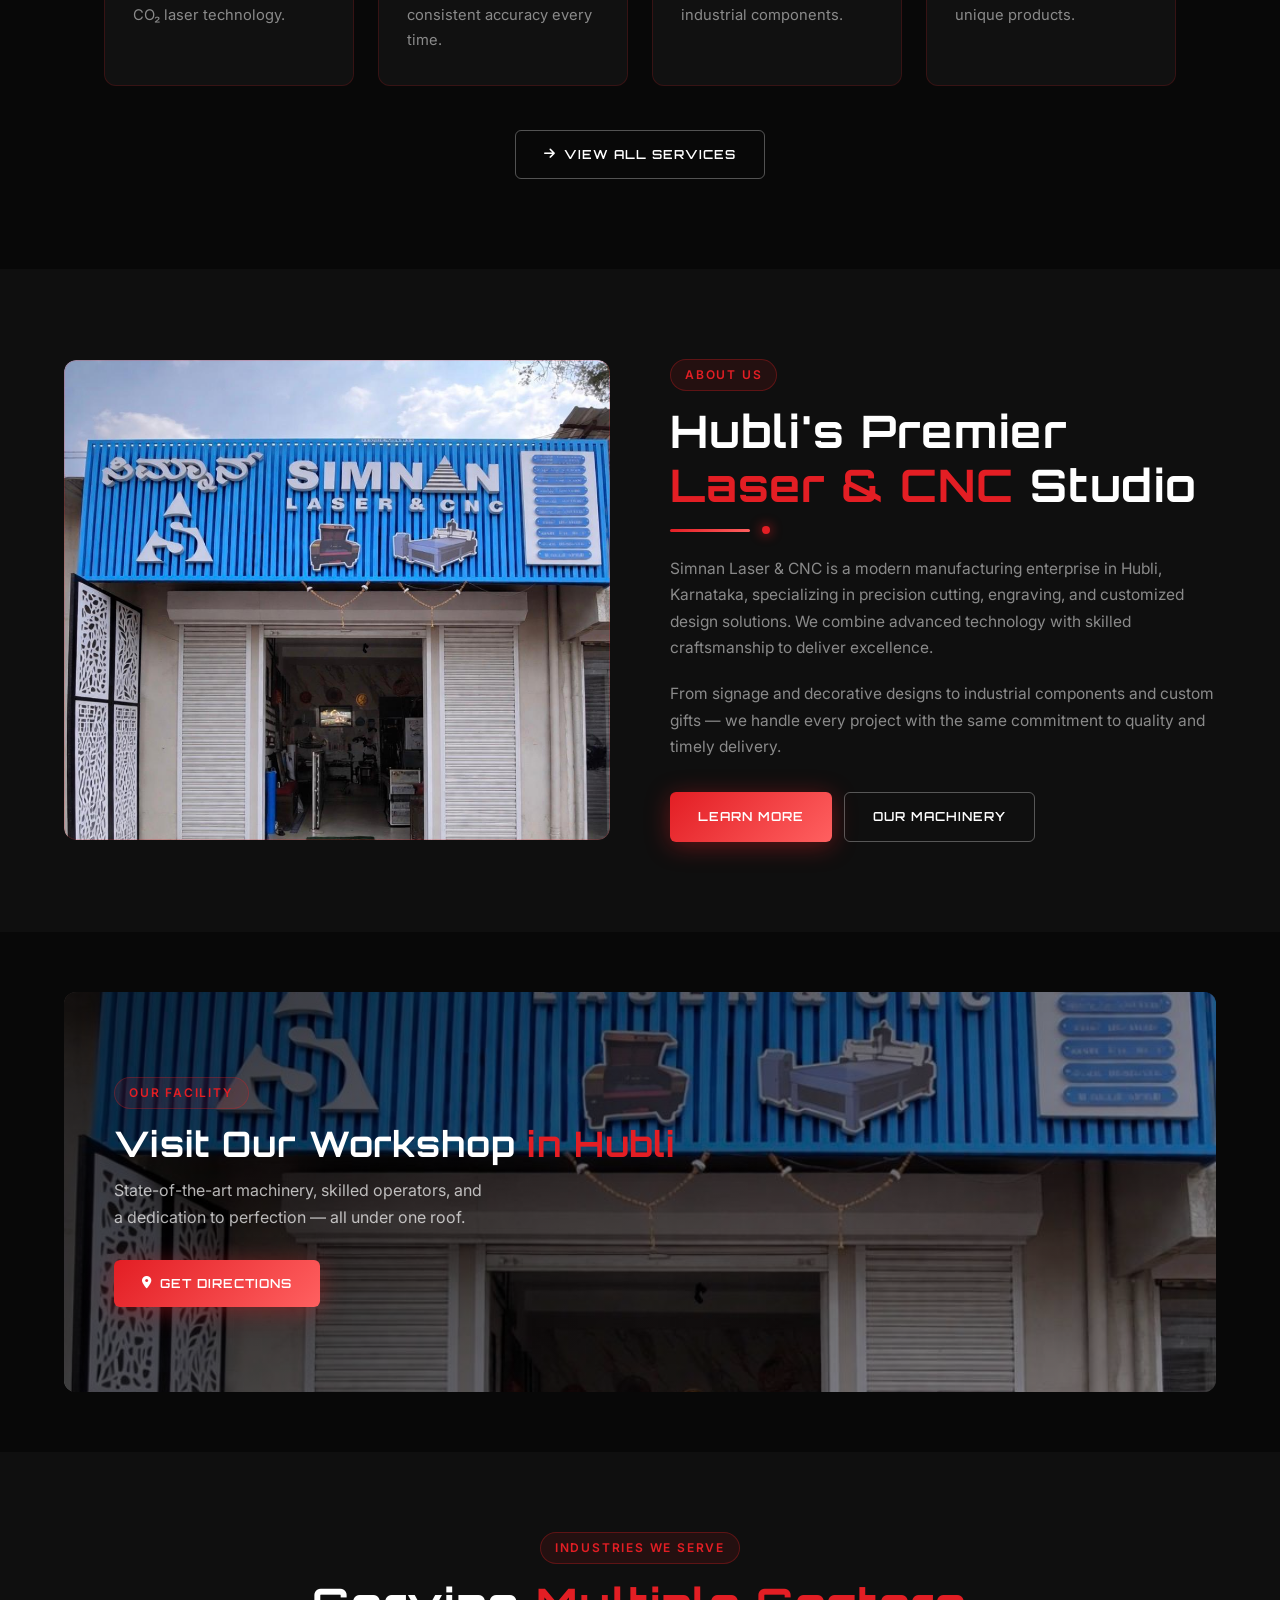
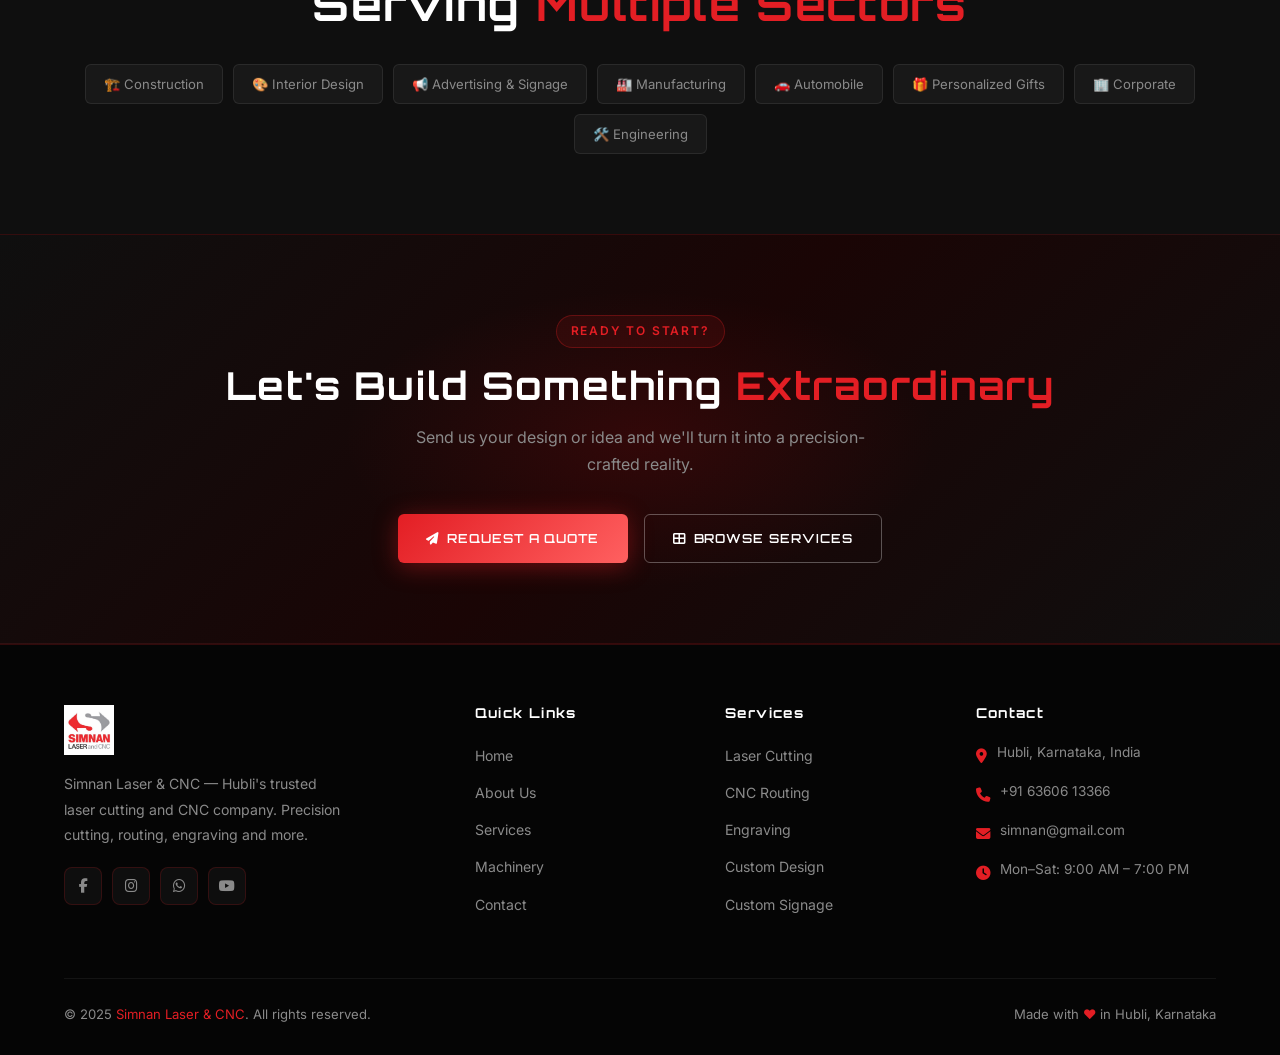
==== commit bee2c719: "Remove all 'fabrication' references sitewide" ====
--- a/index.html
+++ b/index.html
@@ -3,7 +3,7 @@
 <head>
     <meta charset="UTF-8" />
     <meta name="viewport" content="width=device-width, initial-scale=1.0" />
-    <title>Simnan Laser & CNC – Precision Fabrication, Hubli</title>
+    <title>Simnan Laser & CNC – Precision Cutting & Engraving, Hubli</title>
     <meta name="description" content="Simnan Laser & CNC – Hubli's leading precision laser cutting, CNC routing, and engraving service. Metal, wood, acrylic, and more." />
     <meta name="theme-color" content="#0a0a0a" />
     <link rel="preconnect" href="https://fonts.googleapis.com" />
@@ -212,7 +212,7 @@
             <div class="hero-eyebrow-line"></div>
             <span>Hubli, Karnataka — Since 2020</span>
         </div>
-        <h1>Precision <span class="highlight">Laser &amp; CNC</span><br />Fabrication</h1>
+        <h1>Precision <span class="highlight">Laser &amp; CNC</span><br />Cutting & Engraving</h1>
         <p>Cutting-edge laser cutting, CNC routing, and engraving services for metal, wood, acrylic, and more. Accuracy you can measure, quality you can see.</p>
         <div class="hero-btns">
             <a href="services.html" class="btn btn-primary"><i class="fas fa-bolt"></i> Our Services</a>
@@ -252,7 +252,7 @@
     <div class="text-center">
         <div class="section-tag reveal">What We Do</div>
         <h2 class="section-title reveal delay-1">Our <span>Core Services</span></h2>
-        <p class="section-subtitle reveal delay-2">Advanced fabrication solutions delivered with precision and care for every project.</p>
+        <p class="section-subtitle reveal delay-2">Advanced laser and CNC solutions delivered with precision and care for every project.</p>
     </div>
     <div class="grid-4">
         <div class="card reveal delay-1">
@@ -272,7 +272,7 @@
         </div>
         <div class="card reveal delay-4">
             <div class="card-icon"><span class="svc-icon">🎨</span></div>
-            <h3>Design Fabrication</h3>
+            <h3>Custom Design</h3>
             <p>Custom design services combining creativity with precision engineering for unique products.</p>
         </div>
     </div>
@@ -289,7 +289,7 @@
         </div>
         <div class="reveal-right">
             <div class="section-tag">About Us</div>
-            <h2 class="section-title">Hubli's Premier <span>Fabrication</span> Studio</h2>
+            <h2 class="section-title">Hubli's Premier <span>Laser & CNC</span> Studio</h2>
             <div class="laser-line"></div>
             <p style="color:var(--text-muted);margin-bottom:20px;font-size:0.97rem;">Simnan Laser & CNC is a modern manufacturing enterprise in Hubli, Karnataka, specializing in precision cutting, engraving, and customized design solutions. We combine advanced technology with skilled craftsmanship to deliver excellence.</p>
             <p style="color:var(--text-muted);margin-bottom:32px;font-size:0.97rem;">From signage and decorative designs to industrial components and custom gifts — we handle every project with the same commitment to quality and timely delivery.</p>
@@ -350,7 +350,7 @@
     <div class="footer-grid container">
         <div class="footer-brand">
             <img src="Logo.jpeg" alt="Simnan Laser & CNC" />
-            <p>Simnan Laser & CNC — Hubli's trusted precision fabrication company. Laser cutting, CNC routing, engraving and more.</p>
+            <p>Simnan Laser & CNC — Hubli's trusted laser cutting and CNC company. Precision cutting, routing, engraving and more.</p>
             <div class="footer-social">
                 <a href="#" class="social-btn" aria-label="Facebook"><i class="fab fa-facebook-f"></i></a>
                 <a href="#" class="social-btn" aria-label="Instagram"><i class="fab fa-instagram"></i></a>
@@ -374,7 +374,7 @@
                 <li><a href="services.html">Laser Cutting</a></li>
                 <li><a href="services.html">CNC Routing</a></li>
                 <li><a href="services.html">Engraving</a></li>
-                <li><a href="services.html">Design Fabrication</a></li>
+                <li><a href="services.html">Custom Design</a></li>
                 <li><a href="services.html">Custom Signage</a></li>
             </ul>
         </div>
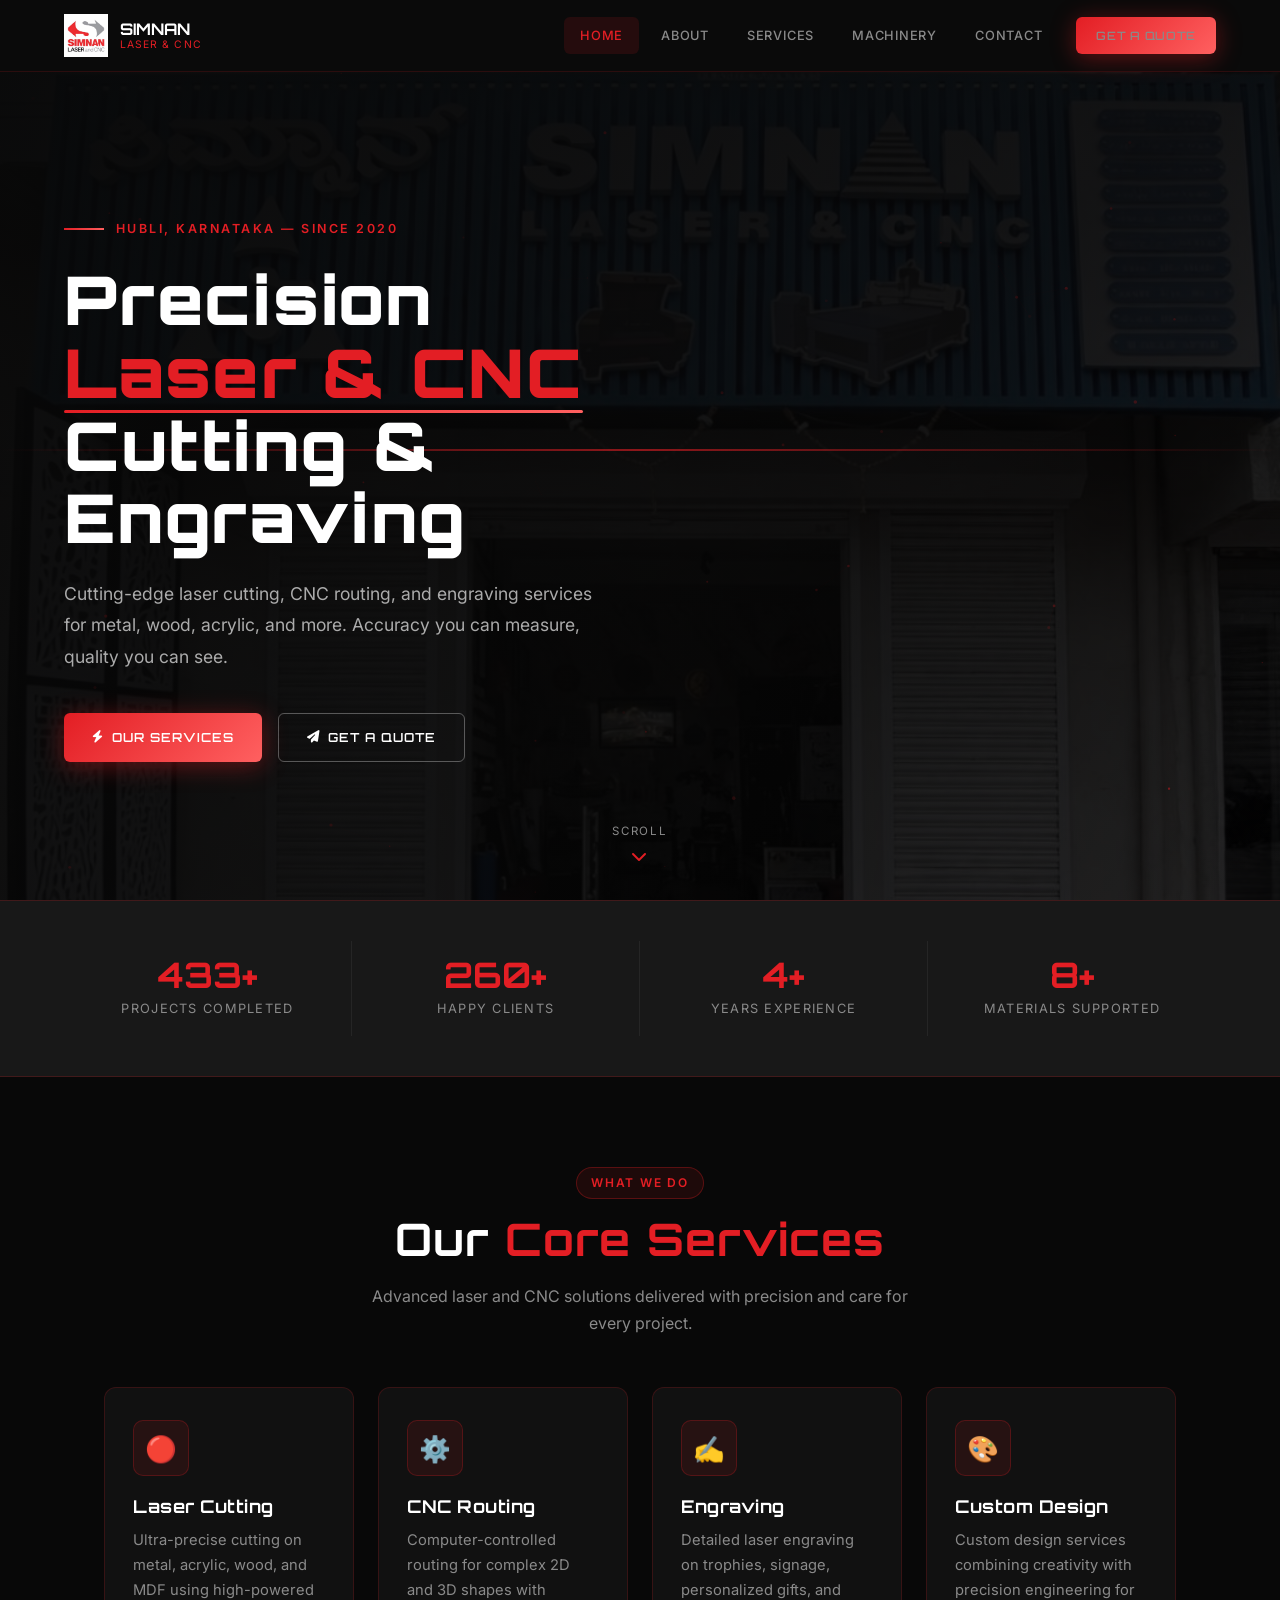
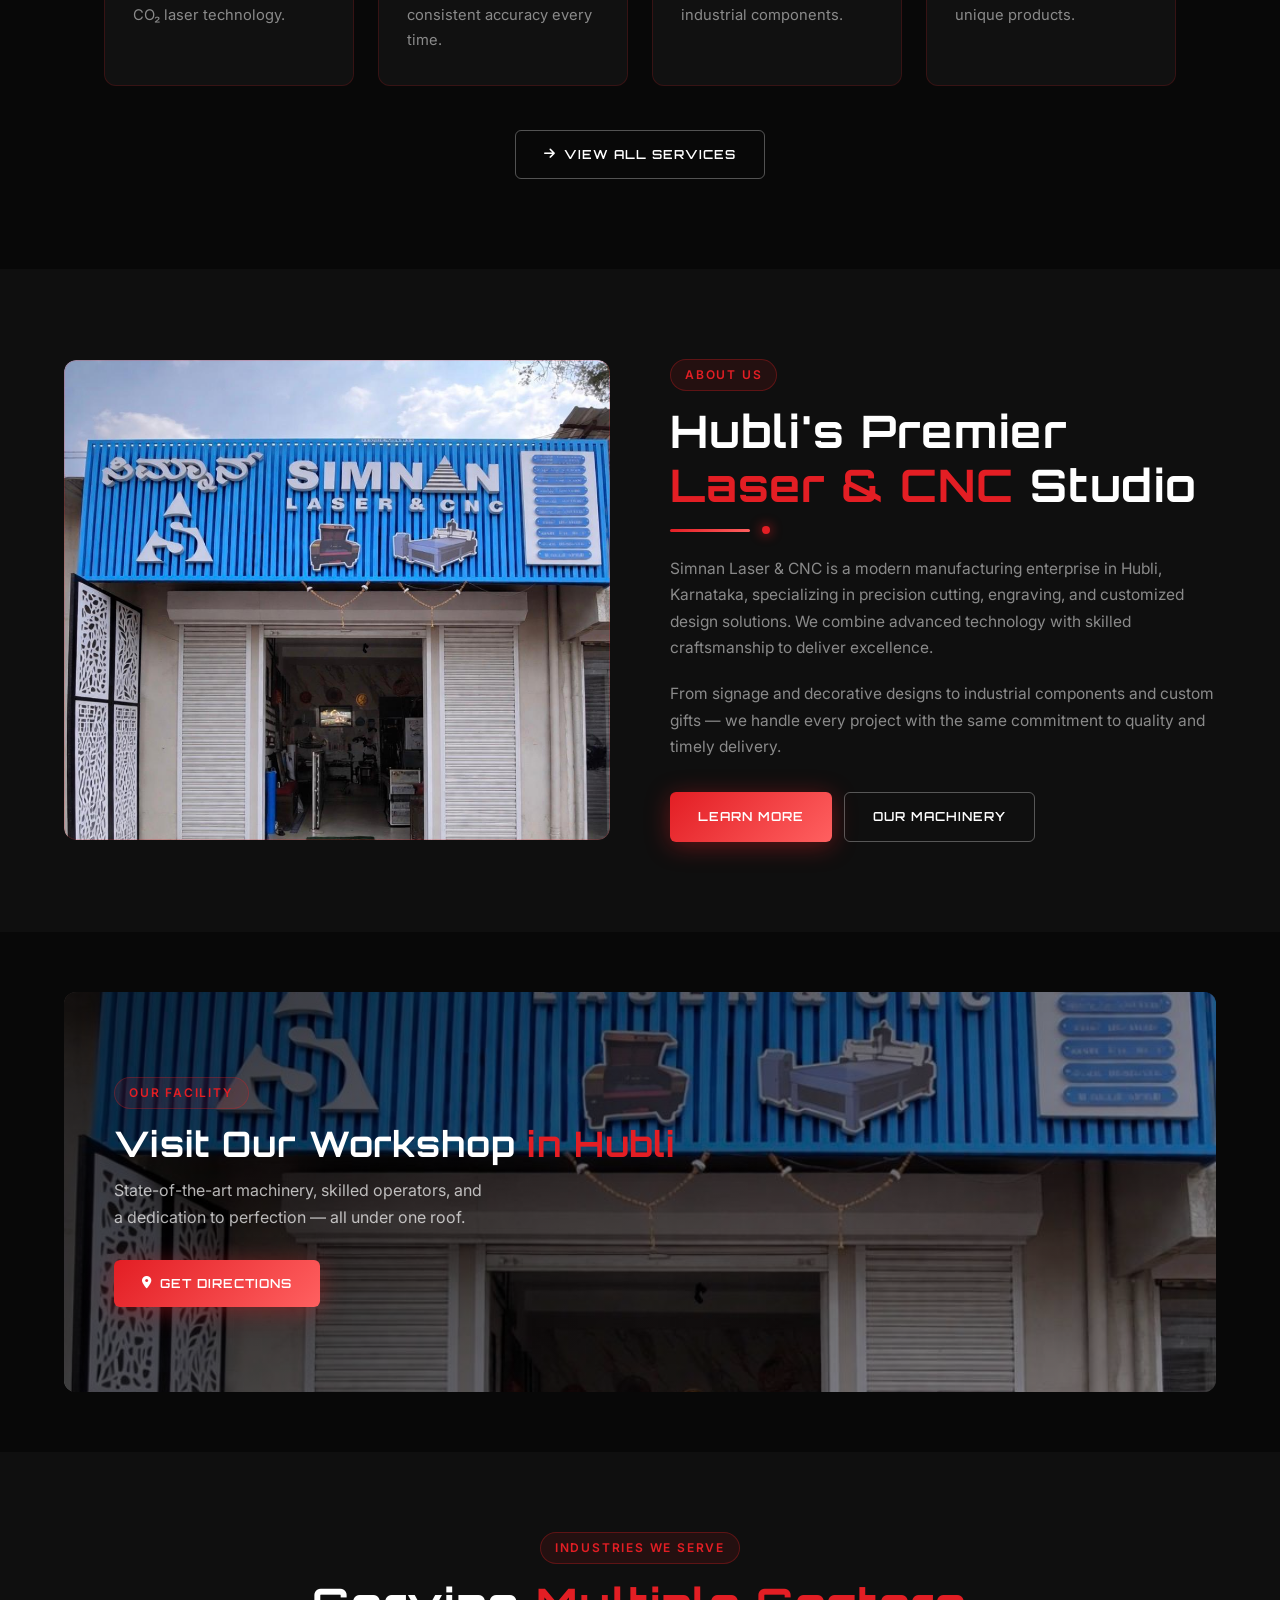
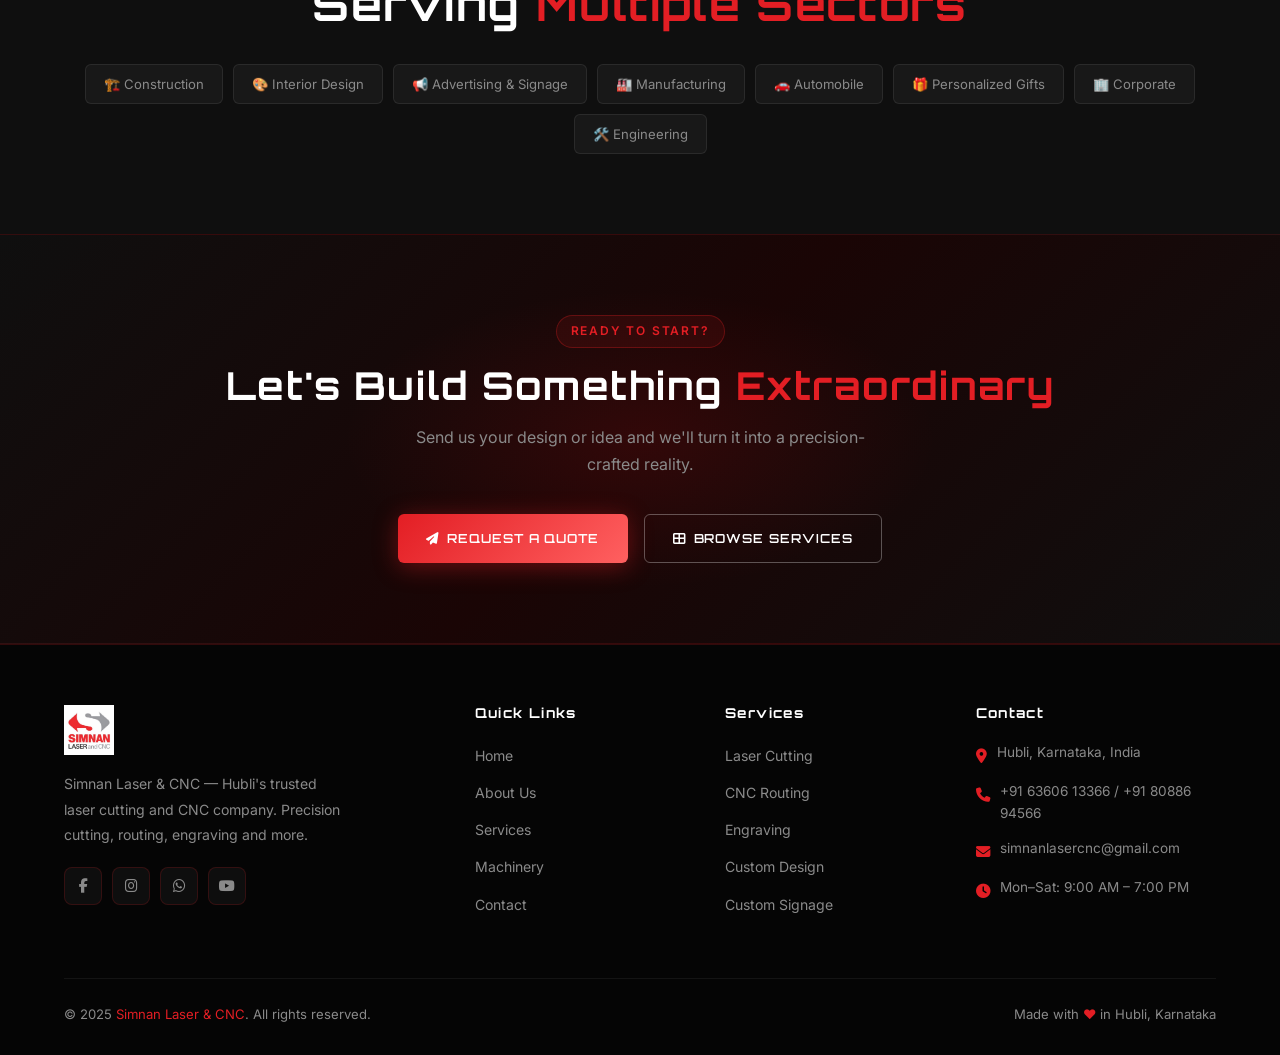
==== commit 54ddd6f0: "Update email to simnanlasercnc@gmail.com, add second phone 8088694566" ====
--- a/index.html
+++ b/index.html
@@ -386,11 +386,11 @@
             </div>
             <div class="footer-contact-item">
                 <span class="icon"><i class="fas fa-phone"></i></span>
-                <span><a href="tel:+916360613366">+91 63606 13366</a></span>
+                <span><a href="tel:+916360613366">+91 63606 13366</a> / <a href="tel:+918088694566">+91 80886 94566</a></span>
             </div>
             <div class="footer-contact-item">
                 <span class="icon"><i class="fas fa-envelope"></i></span>
-                <span><a href="mailto:simnan@gmail.com">simnan@gmail.com</a></span>
+                <span><a href="mailto:simnanlasercnc@gmail.com">simnanlasercnc@gmail.com</a></span>
             </div>
             <div class="footer-contact-item">
                 <span class="icon"><i class="fas fa-clock"></i></span>
